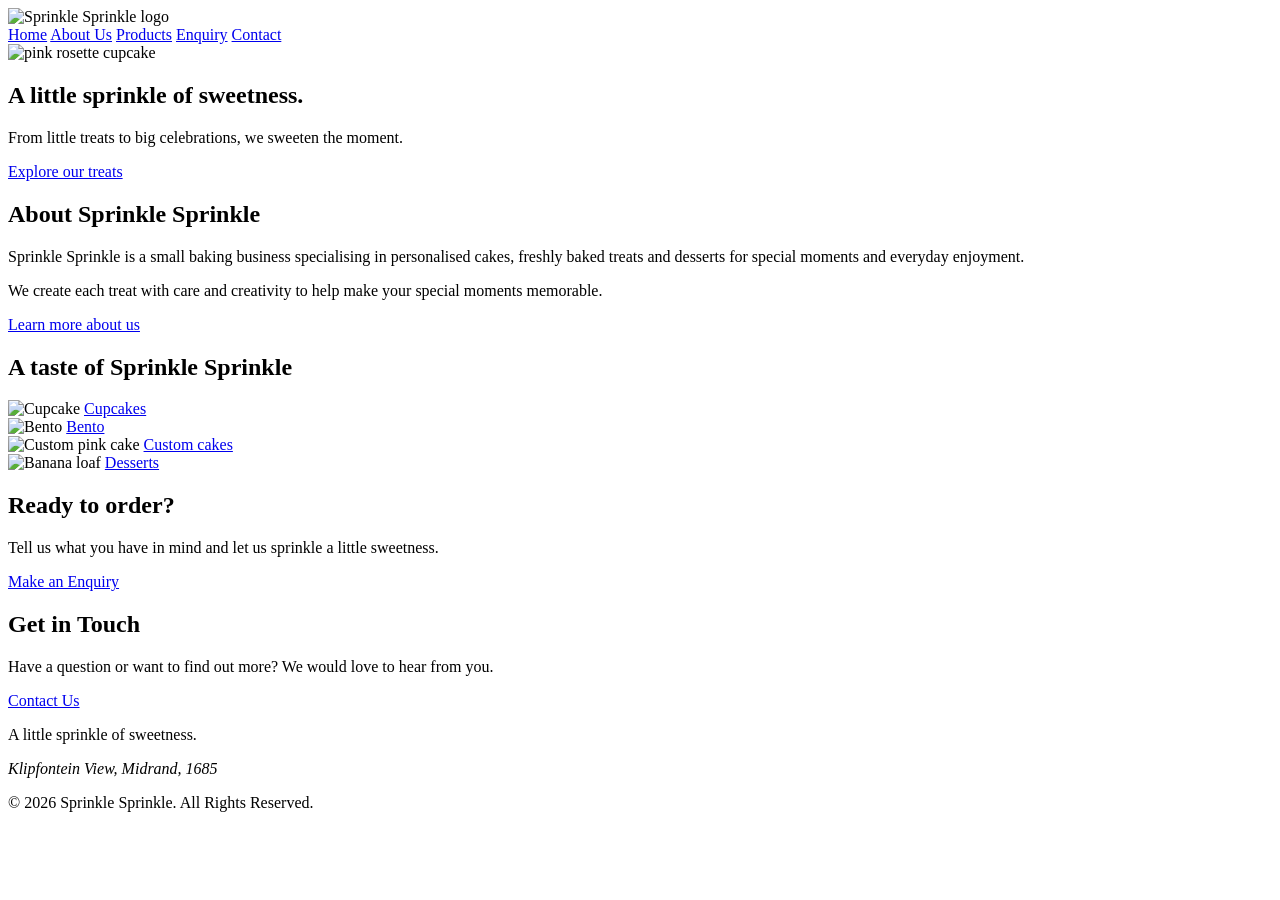
==== index.html @ ca8f8af4 "Add files via upload" ====
<!DOCTYPE html>
<html lang="en">
    <head>
        <meta charset="utf-8"/>

        <!--to fit landing page on a mobile device-->
        <meta name="viewport" content="width=device-width, initial-scale=1.0">
        <title>Sprinkle Sprinkle</title>
    </head>
    <body>
        <header>

            <!--navigation bar with logo-->
            <img src="Images/Logo.png" width="100" alt="Sprinkle Sprinkle logo">
            <nav>
                <a href="index.html">Home</a>
                <a href="about.html">About Us</a>
                <a href="products.html">Products</a>
                <a href="enquiry.html">Enquiry</a>
                <a href="contact.html">Contact</a>
            </nav>
        </header>
        <main>
            <section class="hero" id="home">
                <!--Hero picture-->
                <div class="hero-image">
                    <img src="Images/Homepage-hero.jpg" alt="pink rosette cupcake" width="600">

                </div>
                <div class="hero-slogan">
                    <h1>A little sprinkle of sweetness.</h1>
                    <p>From little treats to big celebrations, we sweeten the moment.</p>
                    <a href="products.html" class="products-button">Explore our treats</a>
                </div>
            </section>

            <section class="about" id="about">
                <div>
                    <h2>About Sprinkle Sprinkle</h2>
                     <p>
                        Sprinkle Sprinkle is a small baking business specialising in personalised cakes,
                         freshly baked treats and desserts for special moments and everyday enjoyment.
                    </p>

                    <p>
                        We create each treat with care and creativity to help make
                        your special moments memorable.
                    </p>

                    <a href="about.html">Learn more about us</a>
                </div>
            </section>

            <section class="products-previews" id="products">
                <div>
                        <h2>A taste of Sprinkle Sprinkle</h2>
                <!--product display cards according to categories-->
                    <div class="product-categories">
                        <img src="Images/cupcake-preview.jpg" alt="Cupcake" width="300">
                        <a href="products.html">Cupcakes</a>
                    </div>
                    <div class="product-categories">
                        <img src="Images/bento-preview.jpg" alt="Bento" width="300" >
                        <a href="products.html">Bento</a>
                    </div>
                    <div class="product-categories">
                        <img src="Images/custom-cake-preview.jpg" alt="Custom pink cake" width="300" >
                        <a href="products.html">Custom cakes</a>
                    </div>
                    <div class="product-categories">
                        <img src="Images/dessert-preview.jpg" alt="Banana loaf" width="300">
                        <a href="products.html">Desserts</a>
                    </div>
                </div>
            </section>
            
            <section class="enquiry-preview" id="enquiry">     
            <h2>Ready to order?</h2>

            <p>
                Tell us what you have in mind and let us sprinkle a little sweetness.
            </p>

        <!--button to open the enquiry page-->
            <a href="enquiry.html">Make an Enquiry</a>
            </section>

            <!---->
         <section class="contact-preview" id="contact">
             <h2>Get in Touch</h2>

            <p>
                Have a question or want to find out more?
                We would love to hear from you.
            </p>

         <!--button to open the contact page-->
            <a href="contact.html">Contact Us</a>
          </section>
        </main>

        <footer>
            <p>A little sprinkle of sweetness.</p>

            <address>
                Klipfontein View, Midrand, 1685 
            </address>

            <p>© 2026 Sprinkle Sprinkle. All Rights Reserved.</p>
        </footer>

    </body>    
</html>
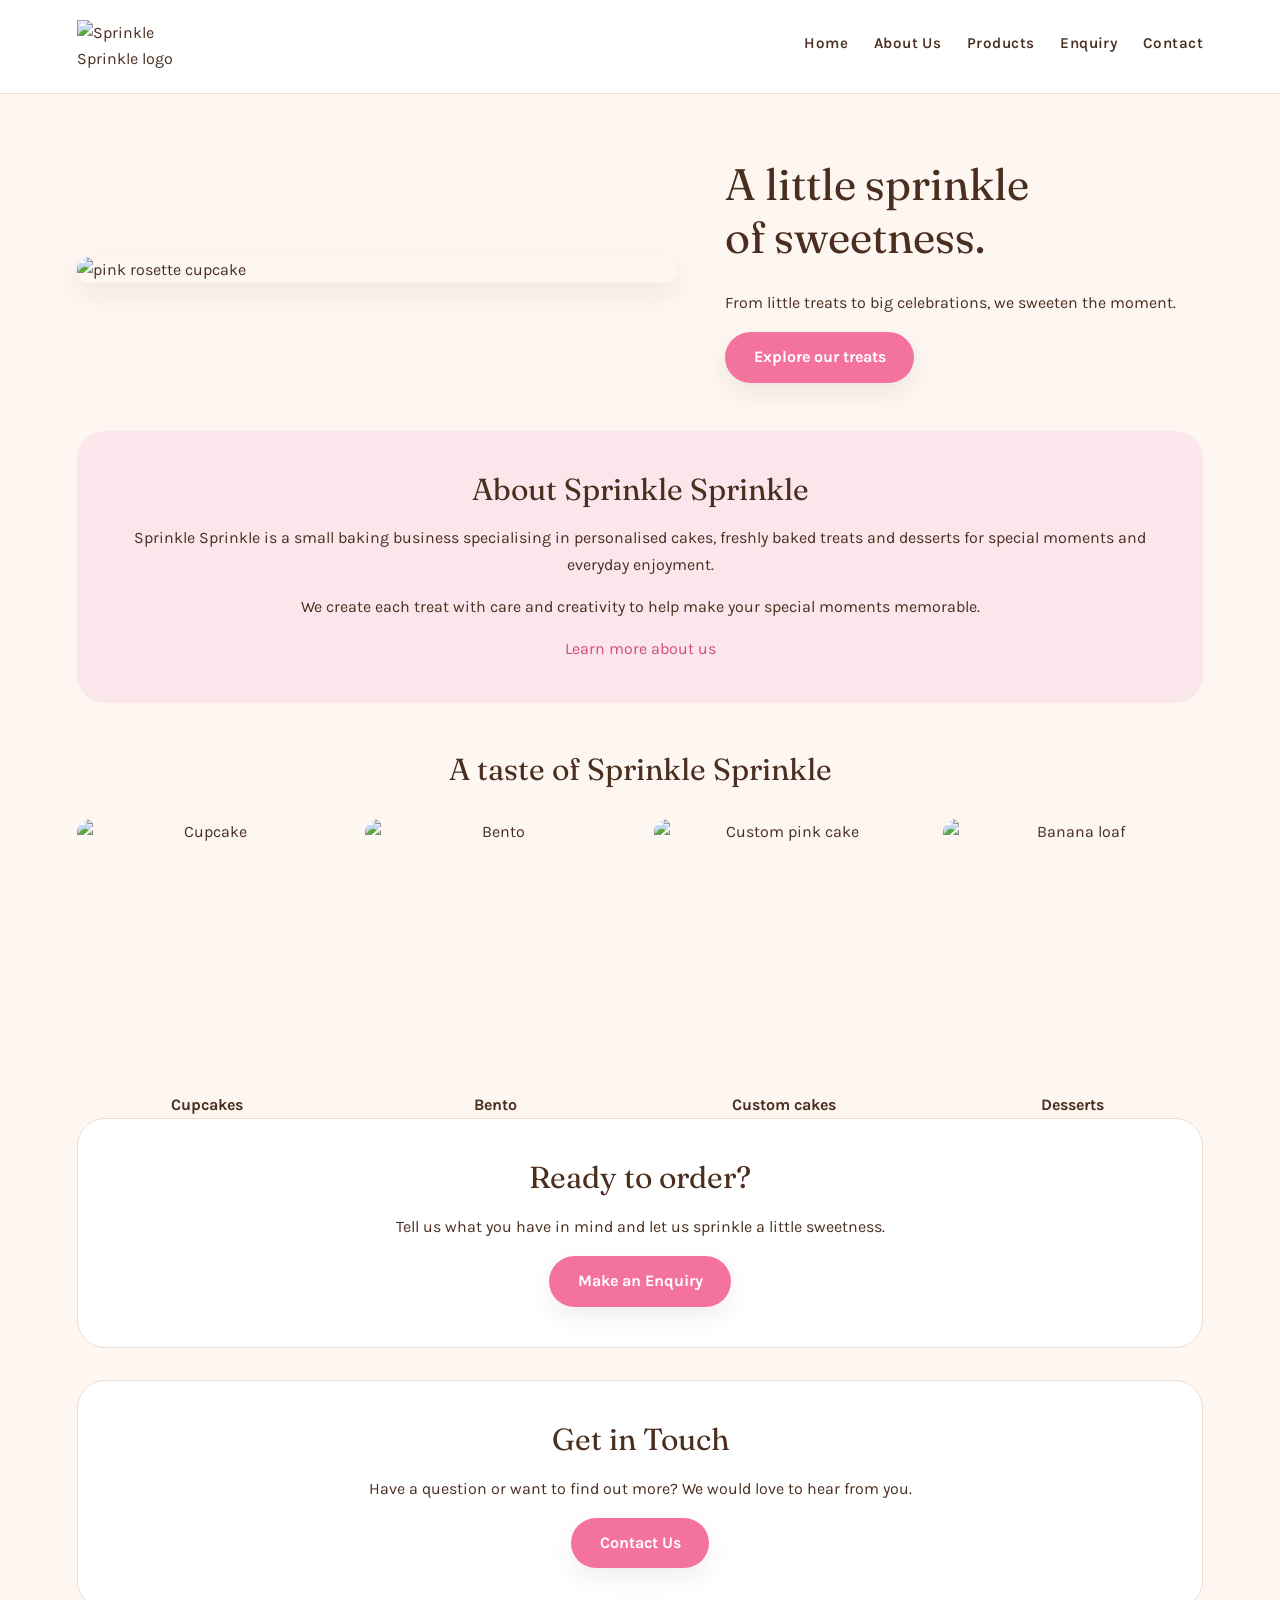
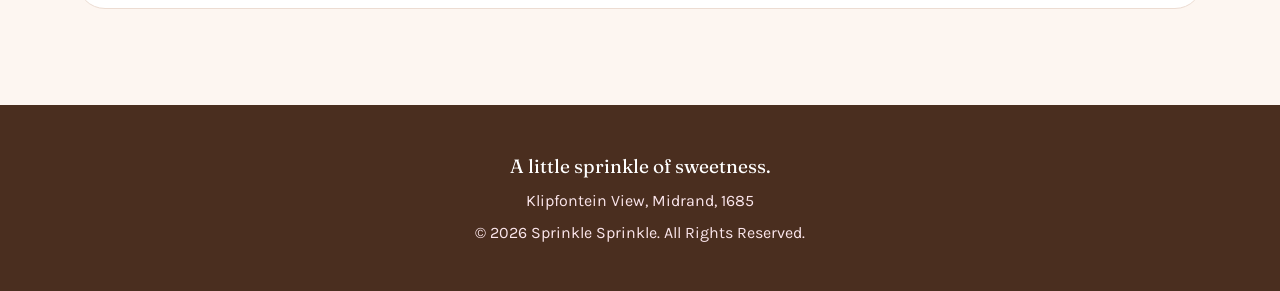
==== commit 8e4b09e1: "Add files via upload" ====
--- a/index.html
+++ b/index.html
@@ -5,9 +5,12 @@
 
         <!--to fit landing page on a mobile device-->
         <meta name="viewport" content="width=device-width, initial-scale=1.0">
+        <link rel="stylesheet"  href="style.css">
+        <link rel="preconnect" href="https://fonts.googleapis.com">
+        <link href="https://fonts.googleapis.com/css2?family=Fraunces:opsz,wght@9..144,400;9..144,600;9..144,700&family=Karla:wght@400;500;600;700&display=swap" rel="stylesheet">  
         <title>Sprinkle Sprinkle</title>
     </head>
-    <body>
+    <body class="page-home">
         <header>
 
             <!--navigation bar with logo-->
@@ -52,26 +55,27 @@
             </section>
 
             <section class="products-previews" id="products">
-                <div>
-                        <h2>A taste of Sprinkle Sprinkle</h2>
+                 <h2>A taste of Sprinkle Sprinkle</h2>
                 <!--product display cards according to categories-->
-                    <div class="product-categories">
+                 <div class="product-categories">
+                    <div>
                         <img src="Images/cupcake-preview.jpg" alt="Cupcake" width="300">
                         <a href="products.html">Cupcakes</a>
                     </div>
-                    <div class="product-categories">
+                    <div>
                         <img src="Images/bento-preview.jpg" alt="Bento" width="300" >
                         <a href="products.html">Bento</a>
                     </div>
-                    <div class="product-categories">
+                    <div>
                         <img src="Images/custom-cake-preview.jpg" alt="Custom pink cake" width="300" >
                         <a href="products.html">Custom cakes</a>
                     </div>
-                    <div class="product-categories">
+                    <div>
                         <img src="Images/dessert-preview.jpg" alt="Banana loaf" width="300">
                         <a href="products.html">Desserts</a>
                     </div>
                 </div>
+
             </section>
             
             <section class="enquiry-preview" id="enquiry">     
--- a/style.css
+++ b/style.css
@@ -0,0 +1,575 @@
+ *,
+*::before,
+*::after {
+  box-sizing: border-box;
+  margin: 0;
+  padding: 0;
+}
+
+html {
+  -webkit-text-size-adjust: 100%;
+}
+
+body {
+  min-height: 100vh;
+  line-height: 1.5;
+}
+
+h1, h2, h3, h4, h5, h6 {
+  font-weight: inherit;
+}
+
+ul, ol {
+  list-style: none;
+}
+
+img, picture, svg {
+  display: block;
+  max-width: 100%;
+}
+
+button, input, textarea, select {
+  font: inherit;
+  color: inherit;
+}
+
+button {
+  background: none;
+  border: none;
+  cursor: pointer;
+}
+
+a {
+  color: inherit;
+}
+
+:root {
+--cream: #fdf6f1;
+--white: #ffffff;
+--blush: #f9c9d9;
+--blush-soft: #fbe6ec;
+--pink: #f4739e;
+--pink-deep: #d14b7a;
+--brown: #4a2e1f;
+--brown-soft: #8b5e3c;
+--line: #ecdcd2;
+
+--font-display: "Fraunces", "Georgia", serif;
+--font-body: "Karla", "Segoe UI", sans-serif;
+
+--radius-md: 14px;
+--radius-lg: 28px;
+--shadow-soft: 0 10px 24px rgba(74, 46, 31, 0.08);
+}
+
+
+
+body {
+  margin: 0;
+  font-family: var(--font-body);
+  color: var(--brown);
+  background: var(--cream);
+  line-height: 1.65;
+  font-size: 1rem;
+}
+
+h1, h2, h3 {
+  font-family: var(--font-display);
+  color: var(--brown);
+  line-height: 1.2;
+  margin: 0 0 0.6em;
+}
+
+h1 { font-size: clamp(2rem, 4vw, 2.75rem); }
+h2 { font-size: clamp(1.4rem, 2.6vw, 1.9rem); }
+h3 { font-size: 1.2rem; color: var(--pink-deep); }
+
+p {
+  max-width: 62ch;
+  margin: 0 0 1em;
+}
+
+a {
+  color: var(--pink-deep);
+  text-decoration: none;
+}
+
+a:hover,
+a:focus-visible {
+  text-decoration: underline;
+}
+
+img {
+  max-width: 100%;
+  height: auto;
+  display: block;
+  border-radius: var(--radius-md);
+}
+
+:focus-visible {
+  outline: 3px solid var(--pink);
+  outline-offset: 2px;
+}
+
+main {
+  padding: 0 6vw 4rem;
+}
+
+/* ---------- Header and navigation ---------- */
+
+header {
+  display: flex;
+  align-items: center;
+  justify-content: space-between;
+  flex-wrap: wrap;
+  gap: 1rem;
+  padding: 1.25rem 6vw;
+  background: var(--white);
+  border-bottom: 1px solid var(--line);
+  position: sticky;
+  top: 0;
+  z-index: 10;
+}
+
+header img {
+  border-radius: 0;
+}
+
+nav {
+  display: flex;
+  flex-wrap: wrap;
+  gap: 1.6rem;
+}
+
+nav a {
+  color: var(--brown);
+  font-weight: 600;
+  font-size: 0.95rem;
+  letter-spacing: 0.03em;
+  padding-bottom: 0.2rem;
+  border-bottom: 2px solid transparent;
+  text-decoration: none;
+  transition: border-color 0.2s ease, color 0.2s ease;
+}
+
+nav a:hover,
+nav a:focus-visible {
+  color: var(--pink-deep);
+  border-bottom-color: var(--pink);
+  text-decoration: none;
+}
+
+/* ---------- Buttons & CTA links ---------- */
+
+.products-button,
+button[type="submit"],
+main > div.products-cta a,
+.enquiry-preview a,
+.contact-preview a,
+section.section .about-cta,
+main > p a[href="enquiry.html"] {
+  display: inline-block;
+  background: var(--pink);
+  color: var(--white);
+  font-weight: 700;
+  padding: 0.75rem 1.8rem;
+  border: none;
+  border-radius: 999px;
+  text-decoration: none;
+  cursor: pointer;
+  font-size: 1rem;
+  font-family: var(--font-body);
+  transition: transform 0.15s ease, background 0.15s ease, box-shadow 0.15s ease;
+  box-shadow: var(--shadow-soft);
+}
+
+.products-button:hover,
+button[type="submit"]:hover,
+.enquiry-preview a:hover,
+.contact-preview a:hover {
+  background: var(--pink-deep);
+  transform: translateY(-2px);
+  text-decoration: none;
+}
+
+.products-button:active,
+button[type="submit"]:active,
+.enquiry-preview a:active,
+.contact-preview a:active {
+  transform: translateY(0);
+  box-shadow: none;
+}
+
+/* ---------- Home: hero ---------- */
+
+.hero {
+  display: flex;
+  flex-wrap: wrap-reverse;
+  align-items: center;
+  gap: 3rem;
+  padding: 4rem 0 3rem;
+}
+
+.hero-image,
+.hero-slogan {
+  flex: 1 1 320px;
+}
+
+.hero-image img {
+  border-radius: var(--radius-lg);
+  box-shadow: var(--shadow-soft);
+}
+
+.hero-slogan h1 {
+  max-width: 12ch;
+}
+
+/* ---------- Home: about teaser ---------- */
+
+.about {
+  background: var(--blush-soft);
+  border-radius: var(--radius-lg);
+  padding: 2.5rem 2.5rem;
+  margin-bottom: 3rem;
+  text-align: center;
+}
+
+.about p,
+.enquiry-preview p,
+.contact-preview p {
+  max-width: none;
+}
+
+/* ---------- Home: product previews ---------- */
+
+.products-previews h2 {
+  text-align: center;
+}
+
+.product-categories {
+  display: grid;
+  grid-template-columns: repeat(4, 1fr);
+  grid-template-areas: "cupcakes bento custom desserts";
+  gap: 1.75rem;
+  margin-top: 2rem;
+}
+
+.product-categories > div:nth-child(1) { grid-area: cupcakes; }
+.product-categories > div:nth-child(2) { grid-area: bento; }
+.product-categories > div:nth-child(3) { grid-area: custom; }
+.product-categories > div:nth-child(4) { grid-area: desserts; }
+
+.product-categories > div,
+.product-categories {
+  text-align: center;
+}
+
+.product-categories img {
+  aspect-ratio: 1 / 1;
+  object-fit: cover;
+  width: 100%;
+  transition: transform 0.2s ease;
+}
+
+.product-categories img:hover {
+  transform: scale(1.03);
+}
+
+.product-categories a {
+  display: inline-block;
+  margin-top: 0.75rem;
+  font-weight: 700;
+  color: var(--brown);
+}
+
+/* ---------- Home: enquiry / contact previews ---------- */
+
+.enquiry-preview,
+.contact-preview {
+  text-align: center;
+  background: var(--white);
+  border: 1px solid var(--line);
+  border-radius: var(--radius-lg);
+  padding: 2.5rem;
+  margin-bottom: 2rem;
+}
+
+.enquiry-form input[type="checkbox"][name="policy"] {
+  width: auto;
+  margin: 0;
+}
+
+.enquiry-form label:has(input[name="policy"]) {
+  display: flex;
+  align-items: center;
+  gap: 0.5rem;
+  white-space: nowrap;
+  font-weight: 400;
+}
+
+/* ---------- About page ---------- */
+
+.page-about main section {
+  padding-top: 3rem;
+}
+
+.about-photo {
+  float: right;
+  width: min(500px, 100%);
+  margin: 0 0 1.5rem 1rem;
+  box-shadow: var(--shadow-soft);
+}
+
+.page-about main p {
+  max-width: none;
+}
+
+.page-about main section > div::after {
+  content: "";
+  display: block;
+  clear: both;
+}
+
+/* ---------- Products page ---------- */
+
+.products-intro {
+  text-align: center;
+  padding: 3rem 0 1rem;
+}
+
+.products-intro p {
+  font-size: 1.3rem;
+  margin-left: auto;
+  margin-right: auto;
+}
+
+.product-category {
+  background: var(--white);
+  border: 1px solid var(--line);
+  border-radius: var(--radius-lg);
+  padding: 2rem;
+  margin-bottom: 2rem;
+  box-shadow: var(--shadow-soft);
+}
+
+.product-images {
+  display: flex;
+  flex-wrap: wrap;
+  gap: 1rem;
+  margin-bottom: 1.25rem;
+}
+
+.product-images img {
+  flex: 1 1 220px;
+  max-width: 420px;
+  aspect-ratio: 4 / 3;
+  object-fit: cover;
+}
+
+.product-info small {
+  color: var(--brown-soft);
+}
+
+.products-cta {
+  text-align: center;
+  background: var(--blush-soft);
+  border-radius: var(--radius-lg);
+  padding: 2.5rem;
+  margin-top: 1rem;
+}
+
+.products-cta p {
+  text-align: center;
+  margin-left: auto;
+  margin-right: auto;
+}
+
+/* ---------- About, Contact, Policy, Enquiry ---------- */
+
+.page-contact main,
+.page-policy main {
+  max-width: 72ch;
+  margin: 0 auto;
+}
+
+.page-contact main > h1,
+.page-policy main > h1 {
+  padding-top: 3rem;
+  text-align: center;
+}
+
+.page-contact main > p {
+  text-align: center;
+}
+
+.section {
+  border-top: 1px solid var(--line);
+  padding: 1.75rem 0;
+}
+
+.page-contact .section,
+.page-policy .section {
+  border-top: 1px solid var(--line);
+}
+
+.page-contact .section address p {
+  margin-bottom: 0.9rem;
+}
+
+/* ---------- Enquiry form ---------- */
+
+.page-enquiry main {
+  max-width: 68ch;
+  margin: 0 auto;
+}
+
+.enquiry-form {
+  background: var(--white);
+  border: 1px solid var(--line);
+  border-radius: var(--radius-lg);
+  padding: 1rem 2.25rem 2.25rem;
+  margin-top: 2.5rem;
+  box-shadow: var(--shadow-soft);
+}
+
+.enquiry-form .section {
+  border-top: 1px solid var(--line);
+  padding: 1.75rem 0;
+}
+
+.enquiry-form .section:first-of-type {
+  border-top: none;
+}
+
+.enquiry-form label {
+  display: block;
+  font-weight: 600;
+  margin-bottom: 0.35rem;
+}
+
+.enquiry-form label:has(input[type="checkbox"]),
+.enquiry-form label:has(input[type="radio"]) {
+  display: inline-flex;
+  align-items: center;
+  gap: 0.4rem;
+  font-weight: 400;
+  margin-right: 1.5rem;
+  margin-bottom: 0.6rem;
+}
+
+.enquiry-form input[type="text"],
+.enquiry-form input[type="email"],
+.enquiry-form input[type="tel"],
+.enquiry-form input[type="date"],
+.enquiry-form select,
+.enquiry-form textarea,
+.enquiry-form input[type="file"] {
+  width: 100%;
+  max-width: 460px;
+  font-family: var(--font-body);
+  font-size: 1rem;
+  padding: 0.65rem 0.9rem;
+  border: 1px solid var(--line);
+  border-radius: var(--radius-md);
+  background: var(--cream);
+  color: var(--brown);
+  margin-bottom: 0.75rem;
+}
+
+.enquiry-form textarea {
+  resize: vertical;
+}
+
+.enquiry-form input:focus-visible,
+.enquiry-form select:focus-visible,
+.enquiry-form textarea:focus-visible {
+  outline: 3px solid var(--pink);
+  outline-offset: 1px;
+  border-color: var(--pink);
+}
+
+.enquiry-form button[type="submit"] {
+  font-size: 1.05rem;
+  padding: 0.85rem 2.4rem;
+}
+
+/* ---------- Footer ---------- */
+
+footer {
+  background: var(--brown);
+  color: var(--blush-soft);
+  text-align: center;
+  padding: 2.5rem 6vw;
+}
+
+footer p,
+footer address {
+  margin: 0.3em 0;
+  font-style: normal;
+  max-width: none;
+}
+
+footer p:first-child {
+  font-family: var(--font-display);
+  font-size: 1.2rem;
+  color: var(--white);
+}
+
+/* ---------- Responsive ---------- */
+
+@media (max-width: 640px) {
+  header {
+    flex-direction: column;
+    align-items: flex-start;
+  }
+
+  nav {
+    gap: 1rem 1.25rem;
+  }
+
+  .hero {
+    padding-top: 2.5rem;
+    text-align: center;
+  }
+
+  .about-photo {
+    float: none;
+    margin: 0 auto 1.5rem;
+  }
+
+  main {
+    padding: 0 5vw 3rem;
+  }
+}
+
+/* ---------- Tablet ---------- */
+
+@media (max-width: 900px) {
+  .hero {
+    text-align: center;
+  }
+
+  .product-categories {
+    grid-template-columns: repeat(2, 1fr);
+    grid-template-areas:
+    "cupcakes bento"
+    "custom desserts";
+  }
+  
+  .about-photo {
+  float: none;
+  margin: 0 auto 1.5rem;
+}
+
+  main {
+    padding: 0 5vw 3.5rem;
+  }
+}
+
+/* ---------- Reduced motion ---------- */
+
+@media (prefers-reduced-motion: reduce) {
+  * {
+    transition: none !important;
+  }
+}
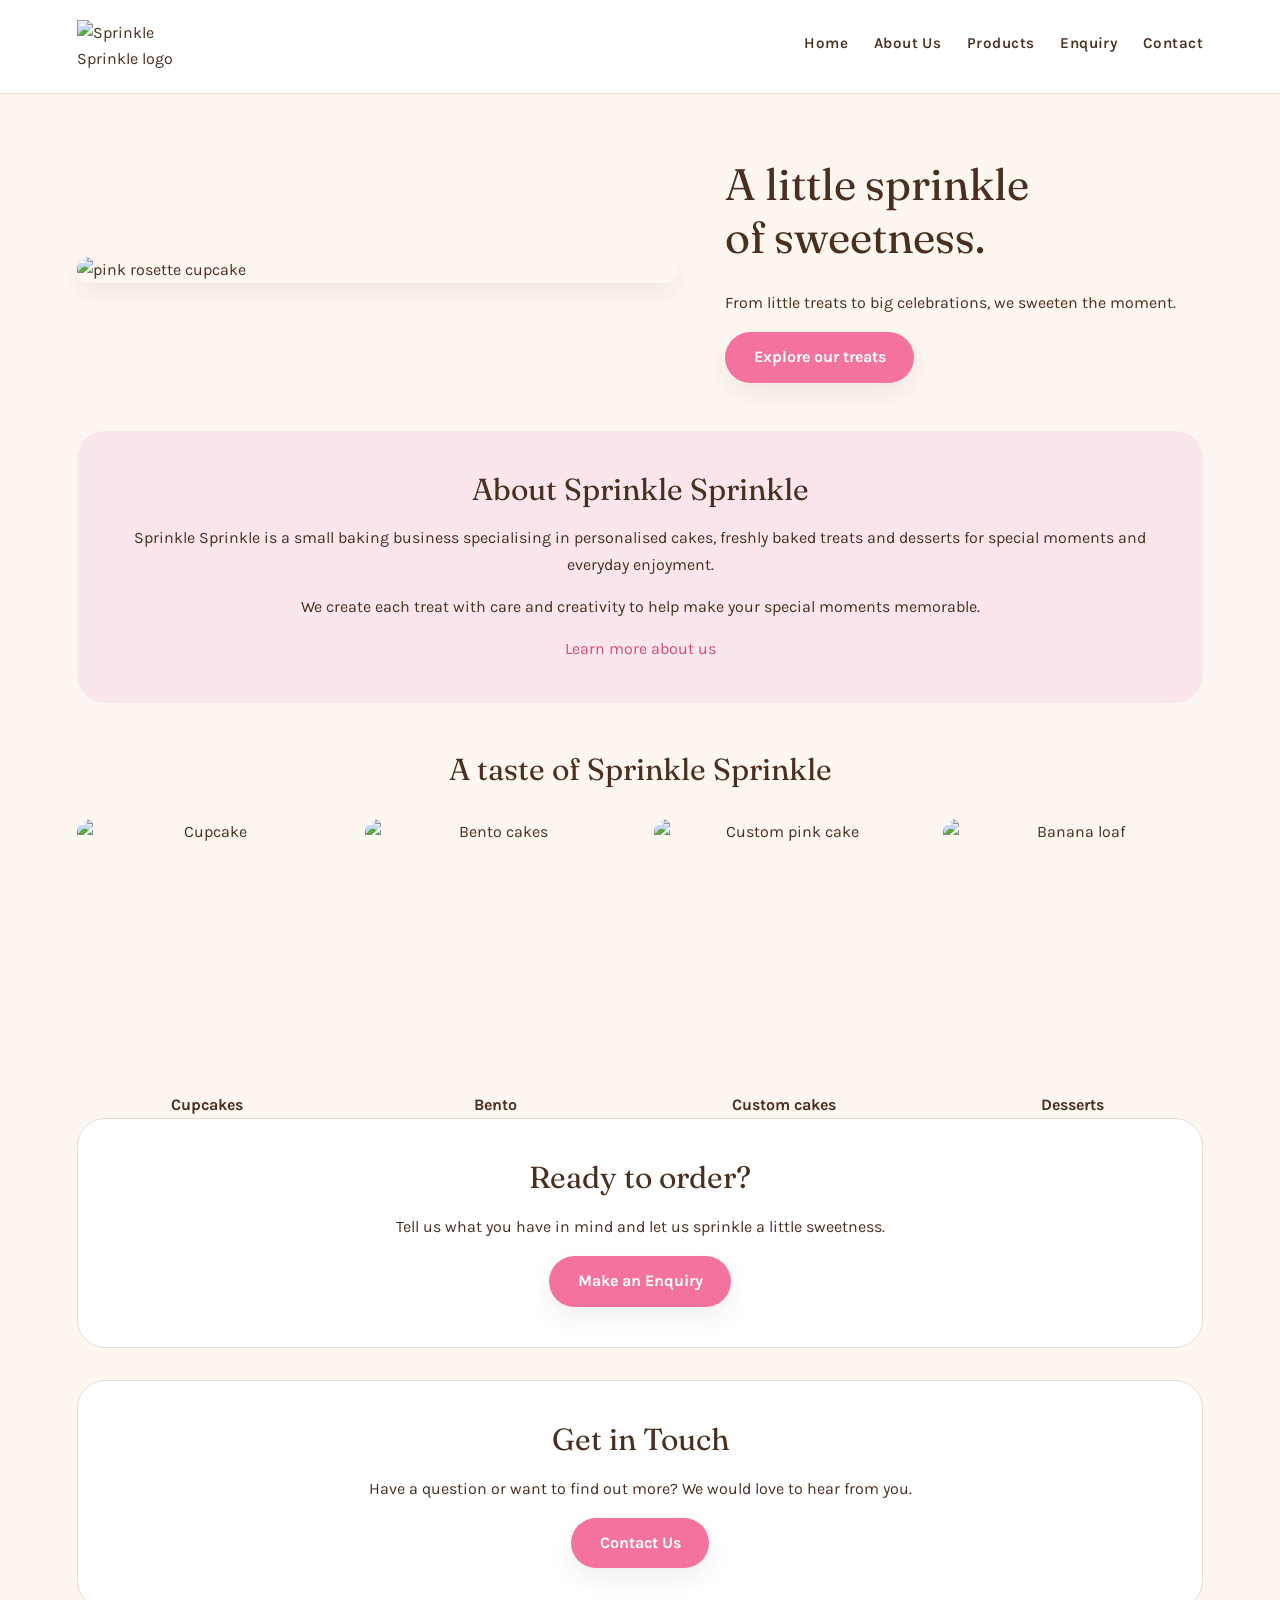
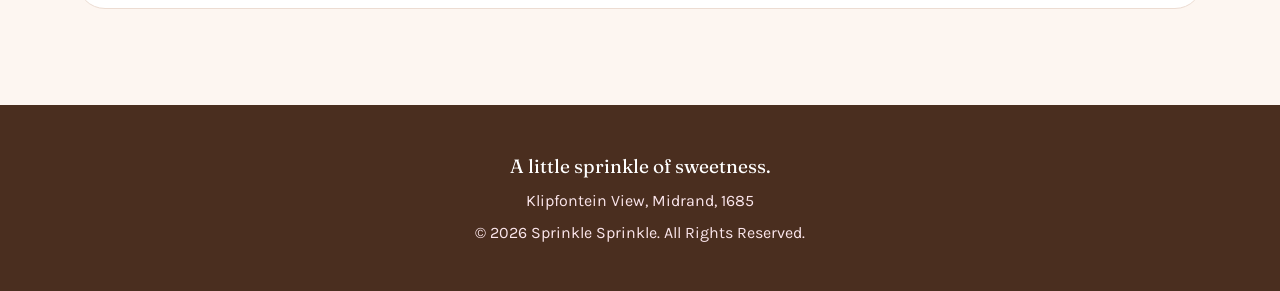
==== commit 18bfcca1: "Add files via upload" ====
--- a/index.html
+++ b/index.html
@@ -1,117 +1,126 @@
 <!DOCTYPE html>
 <html lang="en">
-    <head>
-        <meta charset="utf-8"/>
 
-        <!--to fit landing page on a mobile device-->
-        <meta name="viewport" content="width=device-width, initial-scale=1.0">
-        <link rel="stylesheet"  href="style.css">
-        <link rel="preconnect" href="https://fonts.googleapis.com">
-        <link href="https://fonts.googleapis.com/css2?family=Fraunces:opsz,wght@9..144,400;9..144,600;9..144,700&family=Karla:wght@400;500;600;700&display=swap" rel="stylesheet">  
-        <title>Sprinkle Sprinkle</title>
-    </head>
-    <body class="page-home">
-        <header>
+<head>
+    <meta charset="utf-8" />
 
-            <!--navigation bar with logo-->
-            <img src="Images/Logo.png" width="100" alt="Sprinkle Sprinkle logo">
-            <nav>
-                <a href="index.html">Home</a>
-                <a href="about.html">About Us</a>
-                <a href="products.html">Products</a>
-                <a href="enquiry.html">Enquiry</a>
-                <a href="contact.html">Contact</a>
-            </nav>
-        </header>
-        <main>
-            <section class="hero" id="home">
-                <!--Hero picture-->
-                <div class="hero-image">
-                    <img src="Images/Homepage-hero.jpg" alt="pink rosette cupcake" width="600">
+    <!--to fit landing page on a mobile device-->
+    <meta name="viewport" content="width=device-width, initial-scale=1.0">
+    <link rel="stylesheet" href="style.css">
+    <link rel="preconnect" href="https://fonts.googleapis.com">
+    <link
+        href="https://fonts.googleapis.com/css2?family=Fraunces:opsz,wght@9..144,400;9..144,600;9..144,700&family=Karla:wght@400;500;600;700&display=swap"
+        rel="stylesheet">
+    <link rel="preconnect" href="https://fonts.gstatic.com" crossorigin>
+    <title>Custom Cakes &amp; Cupcakes in Midrand | Sprinkle Sprinkle</title>
+    <meta name="description"
+        content="Sprinkle Sprinkle bakes custom cakes, cupcakes, bento cakes and desserts in Midrand for birthdays, graduations and everyday treats. Enquire today.">
+    <meta name="keywords"
+        content="custom cakes Midrand, cupcakes Midrand, bento cakes, birthday cakes, desserts, bakery Midrand, Sprinkle Sprinkle">
+</head>
 
+<body class="page-home">
+    <header>
+
+        <!--navigation bar with logo-->
+        <img src="Images/Logo.png" width="100" alt="Sprinkle Sprinkle logo">
+        <nav>
+            <a href="index.html">Home</a>
+            <a href="about.html">About Us</a>
+            <a href="products.html">Products</a>
+            <a href="enquiry.html">Enquiry</a>
+            <a href="contact.html">Contact</a>
+        </nav>
+    </header>
+    <main>
+        <section class="hero" id="home">
+            <!--Hero picture-->
+            <div class="hero-image">
+                <img src="Images/Homepage-hero.jpg" alt="pink rosette cupcake" width="600">
+
+            </div>
+            <div class="hero-slogan">
+                <h1>A little sprinkle of sweetness.</h1>
+                <p>From little treats to big celebrations, we sweeten the moment.</p>
+                <a href="products.html" class="products-button">Explore our treats</a>
+            </div>
+        </section>
+
+        <section class="about" id="about">
+            <div>
+                <h2>About Sprinkle Sprinkle</h2>
+                <p>
+                    Sprinkle Sprinkle is a small baking business specialising in personalised cakes,
+                    freshly baked treats and desserts for special moments and everyday enjoyment.
+                </p>
+
+                <p>
+                    We create each treat with care and creativity to help make
+                    your special moments memorable.
+                </p>
+
+                <a href="about.html">Learn more about us</a>
+            </div>
+        </section>
+
+        <section class="products-previews" id="products">
+            <h2>A taste of Sprinkle Sprinkle</h2>
+            <!--product display cards according to categories-->
+            <div class="product-categories">
+                <div>
+                    <img src="Images/cupcake-preview.jpg" alt="Cupcake" width="300">
+                    <a href="products.html">Cupcakes</a>
                 </div>
-                <div class="hero-slogan">
-                    <h1>A little sprinkle of sweetness.</h1>
-                    <p>From little treats to big celebrations, we sweeten the moment.</p>
-                    <a href="products.html" class="products-button">Explore our treats</a>
+                <div>
+                    <img src="Images/bento-cakes-preview.jpg" alt="Bento cakes" width="300">
+                    <a href="products.html">Bento</a>
                 </div>
-            </section>
+                <div>
+                    <img src="Images/custom-cake-preview.jpg" alt="Custom pink cake" width="300">
+                    <a href="products.html">Custom cakes</a>
+                </div>
+                <div>
+                    <img src="Images/dessert-preview.jpg" alt="Banana loaf" width="300">
+                    <a href="products.html">Desserts</a>
+                </div>
+            </div>
 
-            <section class="about" id="about">
-                <div>
-                    <h2>About Sprinkle Sprinkle</h2>
-                     <p>
-                        Sprinkle Sprinkle is a small baking business specialising in personalised cakes,
-                         freshly baked treats and desserts for special moments and everyday enjoyment.
-                    </p>
+        </section>
 
-                    <p>
-                        We create each treat with care and creativity to help make
-                        your special moments memorable.
-                    </p>
-
-                    <a href="about.html">Learn more about us</a>
-                </div>
-            </section>
-
-            <section class="products-previews" id="products">
-                 <h2>A taste of Sprinkle Sprinkle</h2>
-                <!--product display cards according to categories-->
-                 <div class="product-categories">
-                    <div>
-                        <img src="Images/cupcake-preview.jpg" alt="Cupcake" width="300">
-                        <a href="products.html">Cupcakes</a>
-                    </div>
-                    <div>
-                        <img src="Images/bento-preview.jpg" alt="Bento" width="300" >
-                        <a href="products.html">Bento</a>
-                    </div>
-                    <div>
-                        <img src="Images/custom-cake-preview.jpg" alt="Custom pink cake" width="300" >
-                        <a href="products.html">Custom cakes</a>
-                    </div>
-                    <div>
-                        <img src="Images/dessert-preview.jpg" alt="Banana loaf" width="300">
-                        <a href="products.html">Desserts</a>
-                    </div>
-                </div>
-
-            </section>
-            
-            <section class="enquiry-preview" id="enquiry">     
+        <section class="enquiry-preview" id="enquiry">
             <h2>Ready to order?</h2>
 
             <p>
                 Tell us what you have in mind and let us sprinkle a little sweetness.
             </p>
 
-        <!--button to open the enquiry page-->
+            <!--button to open the enquiry page-->
             <a href="enquiry.html">Make an Enquiry</a>
-            </section>
+        </section>
 
-            <!---->
-         <section class="contact-preview" id="contact">
-             <h2>Get in Touch</h2>
+        <section class="contact-preview" id="contact">
+            <h2>Get in Touch</h2>
 
             <p>
                 Have a question or want to find out more?
                 We would love to hear from you.
             </p>
 
-         <!--button to open the contact page-->
+            <!--button to open the contact page-->
             <a href="contact.html">Contact Us</a>
-          </section>
-        </main>
+        </section>
+    </main>
 
-        <footer>
-            <p>A little sprinkle of sweetness.</p>
+    <footer>
+        <p>A little sprinkle of sweetness.</p>
 
-            <address>
-                Klipfontein View, Midrand, 1685 
-            </address>
+        <address>
+            Klipfontein View, Midrand, 1685
+        </address>
 
-            <p>© 2026 Sprinkle Sprinkle. All Rights Reserved.</p>
-        </footer>
+        <p>© 2026 Sprinkle Sprinkle. All Rights Reserved.</p>
+    </footer>
 
-    </body>    
+</body>
+
 </html>
--- a/style.css
+++ b/style.css
@@ -532,11 +532,6 @@
     text-align: center;
   }
 
-  .about-photo {
-    float: none;
-    margin: 0 auto 1.5rem;
-  }
-
   main {
     padding: 0 5vw 3rem;
   }
@@ -573,3 +568,779 @@
     transition: none !important;
   }
 }
+
+/* Enquiry button once form has been submitted */
+
+.result-again {
+  background: var(--pink);
+  color: var(--white);
+  font-weight: 700;
+  padding: 0.75rem 1.8rem;
+  border-radius: 999px;
+  margin-top: 1rem;
+  box-shadow: var(--shadow-soft);
+}
+
+.result-again:hover {
+  background: var(--pink-deep);
+}
+
+/* ---------- Contact form ---------- */
+
+.contact-form {
+  background: var(--white);
+  border: 1px solid var(--line);
+  border-radius: var(--radius-lg);
+  padding: 1.75rem 2rem 2rem;
+  margin-top: 1.5rem;
+  box-shadow: var(--shadow-soft);
+}
+
+.contact-form[hidden] {
+  display: none;
+}
+
+.contact-form > div {
+  margin-bottom: 1.1rem;
+}
+
+.contact-form label {
+  display: block;
+  font-weight: 600;
+  margin-bottom: 0.35rem;
+}
+
+.contact-form input[type="text"],
+.contact-form input[type="email"],
+.contact-form input[type="tel"],
+.contact-form select,
+.contact-form textarea {
+  width: 100%;
+  font-family: var(--font-body);
+  font-size: 1rem;
+  padding: 0.65rem 0.9rem;
+  border: 1px solid var(--line);
+  border-radius: var(--radius-md);
+  background: var(--cream);
+  color: var(--brown);
+}
+
+.contact-form textarea {
+  resize: vertical;
+}
+
+.contact-form input:focus-visible,
+.contact-form select:focus-visible,
+.contact-form textarea:focus-visible {
+  outline: 3px solid var(--pink);
+  outline-offset: 1px;
+  border-color: var(--pink);
+}
+
+/* Fields that fail validation (the messages themselves use .field-error) */
+
+.contact-form .input-invalid {
+  outline: 2px solid var(--pink-deep);
+  outline-offset: 1px;
+}
+
+.contact-form input.input-invalid,
+.contact-form select.input-invalid,
+.contact-form textarea.input-invalid {
+  border-color: var(--pink-deep);
+}
+
+.char-count {
+  color: var(--brown-soft);
+  font-size: 0.85rem;
+  margin: 0.25rem 0 0;
+  max-width: none;
+  text-align: right;
+}
+
+.contact-form button[type="submit"] {
+  margin-top: 0.5rem;
+}
+
+/* ---------- Contact form: the email that is ready to send ---------- */
+
+.contact-result {
+  background: var(--white);
+  border: 1px solid var(--line);
+  border-radius: var(--radius-lg);
+  padding: 1.75rem 2rem 2rem;
+  margin-top: 1.5rem;
+  box-shadow: var(--shadow-soft);
+}
+
+.contact-result label {
+  display: block;
+  font-weight: 600;
+  margin: 1rem 0 0.35rem;
+}
+
+.email-preview {
+  width: 100%;
+  font-family: var(--font-body);
+  font-size: 0.95rem;
+  line-height: 1.5;
+  padding: 0.85rem 1rem;
+  border: 1px solid var(--line);
+  border-radius: var(--radius-md);
+  background: var(--cream);
+  color: var(--brown);
+  resize: vertical;
+}
+
+.result-actions {
+  display: flex;
+  flex-wrap: wrap;
+  gap: 0.75rem;
+  margin-top: 1.25rem;
+}
+
+.result-open,
+.result-copy,
+.result-edit {
+  display: inline-block;
+  font-family: var(--font-body);
+  font-size: 1rem;
+  font-weight: 700;
+  padding: 0.7rem 1.6rem;
+  border: 2px solid var(--pink);
+  border-radius: 999px;
+  cursor: pointer;
+  text-decoration: none;
+  transition: transform 0.15s ease, background 0.15s ease;
+}
+
+.result-open {
+  background: var(--pink);
+  color: var(--white);
+  box-shadow: var(--shadow-soft);
+}
+
+.result-copy,
+.result-edit {
+  background: var(--white);
+  color: var(--pink-deep);
+}
+
+.result-open:hover,
+.result-copy:hover,
+.result-edit:hover {
+  transform: translateY(-2px);
+  text-decoration: none;
+}
+
+.result-open:hover {
+  background: var(--pink-deep);
+  border-color: var(--pink-deep);
+}
+
+.result-copy:hover,
+.result-edit:hover {
+  background: var(--blush-soft);
+}
+
+@media (max-width: 640px) {
+  .contact-form,
+  .contact-result {
+    padding: 1.25rem 1.1rem 1.5rem;
+  }
+}
+
+/* ---------- Contact page: map ---------- */
+
+.map {
+  height: 380px;
+  margin-top: 1rem;
+  border: 1px solid var(--line);
+  border-radius: var(--radius-lg);
+  box-shadow: var(--shadow-soft);
+  background: var(--blush-soft);
+  overflow: hidden;
+  /* Keeps the map's layers underneath the sticky header when you scroll. */
+  position: relative;
+  z-index: 0;
+}
+
+/* The message that shows if the map cannot load */
+.map > p {
+  max-width: none;
+  padding: 2rem;
+  text-align: center;
+}
+
+/* Your site-wide image rules would round every map tile, so switch them off here. */
+.leaflet-container img {
+  border-radius: 0;
+}
+
+.leaflet-container {
+  font-family: var(--font-body);
+}
+
+.map-actions {
+  display: flex;
+  flex-wrap: wrap;
+  align-items: center;
+  gap: 0.75rem;
+  margin-top: 1rem;
+}
+
+.map-button,
+.map-link {
+  display: inline-block;
+  font-family: var(--font-body);
+  font-size: 1rem;
+  font-weight: 700;
+  padding: 0.7rem 1.6rem;
+  border: 2px solid var(--pink);
+  border-radius: 999px;
+  cursor: pointer;
+  text-decoration: none;
+  transition: transform 0.15s ease, background 0.15s ease;
+}
+
+.map-button {
+  background: var(--pink);
+  color: var(--white);
+  box-shadow: var(--shadow-soft);
+}
+
+.map-link {
+  background: var(--white);
+  color: var(--pink-deep);
+}
+
+.map-button:hover,
+.map-link:hover {
+  transform: translateY(-2px);
+  text-decoration: none;
+}
+
+.map-button:hover {
+  background: var(--pink-deep);
+  border-color: var(--pink-deep);
+}
+
+.map-link:hover {
+  background: var(--blush-soft);
+}
+
+.map-status {
+  color: var(--brown-soft);
+  margin-top: 0.75rem;
+}
+
+.map-status:empty {
+  display: none;
+}
+
+@media (max-width: 640px) {
+  .map {
+    height: 300px;
+  }
+}
+
+/* ---------- Policy page: accordion ---------- */
+
+/* Each policy section is now a closed row, so drop the old section padding. */
+.page-policy .accordion-item {
+  padding: 0;
+}
+
+.page-policy .accordion-item h2 {
+  margin: 0;
+}
+
+.accordion-trigger {
+  display: flex;
+  align-items: center;
+  justify-content: space-between;
+  gap: 1rem;
+  width: 100%;
+  padding: 1.25rem 0;
+  background: none;
+  border: none;
+  color: var(--brown);
+  cursor: pointer;
+  text-align: left;
+  transition: color 0.2s ease;
+}
+
+.accordion-trigger:hover {
+  color: var(--pink-deep);
+}
+
+.accordion-icon {
+  display: grid;
+  flex-shrink: 0;
+  place-items: center;
+  width: 1.9rem;
+  height: 1.9rem;
+  border-radius: 50%;
+  background: var(--blush-soft);
+  color: var(--pink-deep);
+  font-family: var(--font-body);
+  font-size: 1.3rem;
+  font-weight: 700;
+  line-height: 1;
+  transition: transform 0.3s ease, background 0.2s ease;
+}
+
+.accordion-trigger:hover .accordion-icon {
+  background: var(--blush);
+}
+
+/* The plus turns into a cross when the section is open. */
+.accordion-trigger[aria-expanded="true"] .accordion-icon {
+  transform: rotate(45deg);
+}
+
+/* The panel slides open by growing from 0 to its full height. */
+.accordion-panel {
+  display: grid;
+  grid-template-rows: 0fr;
+  transition: grid-template-rows 0.3s ease;
+}
+
+.accordion-panel.is-open {
+  grid-template-rows: 1fr;
+}
+
+/* "visibility" hides closed text from the keyboard and screen readers. */
+.accordion-panel-inner {
+  overflow: hidden;
+  visibility: hidden;
+  transition: visibility 0.3s;
+}
+
+.accordion-panel.is-open .accordion-panel-inner {
+  visibility: visible;
+}
+
+.accordion-panel-inner > :last-child {
+  margin-bottom: 1.25rem;
+}
+
+/* Expand all / Collapse all */
+.accordion-controls {
+  display: flex;
+  flex-wrap: wrap;
+  justify-content: center;
+  gap: 0.75rem;
+  margin: 1.5rem 0 1rem;
+}
+
+.accordion-control {
+  padding: 0.55rem 1.4rem;
+  border: 2px solid var(--pink);
+  border-radius: 999px;
+  background: var(--white);
+  color: var(--pink-deep);
+  font-weight: 700;
+  cursor: pointer;
+  transition: background 0.15s ease, transform 0.15s ease;
+}
+
+.accordion-control:hover {
+  background: var(--blush-soft);
+  transform: translateY(-2px);
+}
+
+/* ---------- Products page: search, filter and sort ---------- */
+
+.product-tools {
+  display: grid;
+  grid-template-columns: 2fr 1fr 1fr;
+  gap: 1rem 1.25rem;
+  align-items: end;
+  background: var(--white);
+  border: 1px solid var(--line);
+  border-radius: var(--radius-lg);
+  padding: 1.25rem 1.5rem;
+  margin: 1rem 0 1.75rem;
+  box-shadow: var(--shadow-soft);
+}
+
+/* "display: grid" above would otherwise beat the hidden attribute */
+.product-tools[hidden] {
+  display: none;
+}
+
+.tool-field label {
+  display: block;
+  font-weight: 600;
+  margin-bottom: 0.35rem;
+}
+
+.tool-field input,
+.tool-field select {
+  width: 100%;
+  font-family: var(--font-body);
+  font-size: 1rem;
+  padding: 0.65rem 0.9rem;
+  border: 1px solid var(--line);
+  border-radius: var(--radius-md);
+  background: var(--cream);
+  color: var(--brown);
+}
+
+.tool-field input:focus-visible,
+.tool-field select:focus-visible {
+  outline: 3px solid var(--pink);
+  outline-offset: 1px;
+  border-color: var(--pink);
+}
+
+.product-count {
+  grid-column: 1 / -1;
+  max-width: none;
+  margin: 0;
+  color: var(--brown-soft);
+  font-size: 0.95rem;
+}
+
+/* ---------- Products page: product cards ---------- */
+
+.product-grid {
+  display: grid;
+  grid-template-columns: repeat(auto-fill, minmax(250px, 1fr));
+  gap: 1.5rem;
+}
+
+.product-card {
+  display: flex;
+  flex-direction: column;
+  background: var(--white);
+  border: 1px solid var(--line);
+  border-radius: var(--radius-lg);
+  overflow: hidden;
+  box-shadow: var(--shadow-soft);
+  transition: transform 0.2s ease;
+}
+
+.product-card:hover {
+  transform: translateY(-3px);
+}
+
+/* The photo is a button so it works with the keyboard too. */
+.product-photo {
+  position: relative;
+  display: block;
+  width: 100%;
+  padding: 0;
+  overflow: hidden;
+  background: var(--blush-soft);
+  cursor: zoom-in;
+}
+
+.product-photo img {
+  width: 100%;
+  height: auto;
+  aspect-ratio: 4 / 3;
+  object-fit: cover;
+  border-radius: 0;
+  transition: transform 0.3s ease;
+}
+
+.product-photo:hover img {
+  transform: scale(1.04);
+}
+
+.photo-count {
+  position: absolute;
+  right: 0.75rem;
+  bottom: 0.75rem;
+  padding: 0.25rem 0.7rem;
+  border-radius: 999px;
+  background: rgba(74, 46, 31, 0.82);
+  color: var(--white);
+  font-size: 0.8rem;
+  font-weight: 700;
+}
+
+.product-body {
+  display: flex;
+  flex: 1;
+  flex-direction: column;
+  padding: 1.25rem 1.4rem 1.5rem;
+}
+
+.product-category-tag {
+  align-self: flex-start;
+  max-width: none;
+  margin-bottom: 0.6rem;
+  padding: 0.2rem 0.75rem;
+  border-radius: 999px;
+  background: var(--blush-soft);
+  color: var(--pink-deep);
+  font-size: 0.8rem;
+  font-weight: 700;
+}
+
+.product-name {
+  margin-bottom: 0.4rem;
+  font-size: 1.3rem;
+}
+
+.product-description {
+  flex: 1;
+}
+
+.product-price {
+  margin-bottom: 0.9rem;
+  color: var(--pink-deep);
+  font-family: var(--font-display);
+  font-size: 1.3rem;
+}
+
+.product-enquire {
+  align-self: flex-start;
+  padding: 0.55rem 1.4rem;
+  border: 2px solid var(--pink);
+  border-radius: 999px;
+  background: var(--white);
+  color: var(--pink-deep);
+  font-weight: 700;
+  text-decoration: none;
+  transition: background 0.15s ease, transform 0.15s ease;
+}
+
+.product-enquire:hover {
+  background: var(--blush-soft);
+  text-decoration: none;
+  transform: translateY(-2px);
+}
+
+.product-note {
+  max-width: none;
+  margin-top: 1.5rem;
+  color: var(--brown-soft);
+  font-size: 0.95rem;
+  text-align: center;
+}
+
+/* Nothing matched the search */
+.product-empty {
+  padding: 2.5rem 1.5rem;
+  border: 1px solid var(--line);
+  border-radius: var(--radius-lg);
+  background: var(--white);
+  text-align: center;
+}
+
+.product-empty p {
+  max-width: none;
+  margin-bottom: 1rem;
+}
+
+.product-clear {
+  padding: 0.7rem 1.6rem;
+  border-radius: 999px;
+  background: var(--pink);
+  color: var(--white);
+  font-weight: 700;
+  box-shadow: var(--shadow-soft);
+}
+
+.product-clear:hover {
+  background: var(--pink-deep);
+}
+
+/* ---------- Products page: photo viewer (lightbox) ---------- */
+
+body.lightbox-open {
+  overflow: hidden;
+}
+
+.lightbox {
+  position: fixed;
+  inset: 0;
+  z-index: 1000;
+  display: flex;
+  align-items: center;
+  justify-content: center;
+  padding: 1.5rem;
+}
+
+.lightbox[hidden] {
+  display: none;
+}
+
+.lightbox-backdrop {
+  position: absolute;
+  inset: 0;
+  background: rgba(74, 46, 31, 0.88);
+}
+
+.lightbox-figure {
+  position: relative;
+  max-width: min(92vw, 1000px);
+  margin: 0;
+  text-align: center;
+}
+
+.lightbox-image {
+  width: auto;
+  height: auto;
+  max-width: 100%;
+  max-height: 75vh;
+  margin: 0 auto;
+  background: var(--white);
+  border-radius: var(--radius-md);
+  box-shadow: 0 20px 60px rgba(0, 0, 0, 0.35);
+}
+
+.lightbox-caption {
+  margin-top: 0.9rem;
+  color: var(--white);
+  font-weight: 600;
+}
+
+.lightbox-count {
+  position: absolute;
+  bottom: 1.25rem;
+  left: 50%;
+  max-width: none;
+  margin: 0;
+  color: var(--blush-soft);
+  font-size: 0.9rem;
+  transform: translateX(-50%);
+}
+
+.lightbox-close,
+.lightbox-prev,
+.lightbox-next {
+  position: absolute;
+  display: grid;
+  place-items: center;
+  width: 3rem;
+  height: 3rem;
+  border-radius: 50%;
+  background: var(--white);
+  color: var(--pink-deep);
+  font-size: 1.8rem;
+  line-height: 1;
+  cursor: pointer;
+  box-shadow: var(--shadow-soft);
+  transition: background 0.15s ease;
+}
+
+.lightbox-prev[hidden],
+.lightbox-next[hidden] {
+  display: none;
+}
+
+.lightbox-close {
+  top: 1rem;
+  right: 1rem;
+}
+
+.lightbox-prev,
+.lightbox-next {
+  top: 50%;
+  transform: translateY(-50%);
+}
+
+.lightbox-prev {
+  left: 1rem;
+}
+
+.lightbox-next {
+  right: 1rem;
+}
+
+.lightbox-close:hover,
+.lightbox-prev:hover,
+.lightbox-next:hover {
+  background: var(--blush-soft);
+}
+
+/* ---------- Products page: smaller screens ---------- */
+
+@media (max-width: 900px) {
+  .product-tools {
+    grid-template-columns: 1fr 1fr;
+  }
+
+  .tool-search {
+    grid-column: 1 / -1;
+  }
+}
+
+@media (max-width: 640px) {
+  .product-tools {
+    grid-template-columns: 1fr;
+    padding: 1.1rem;
+  }
+
+  .lightbox {
+    padding: 1rem;
+  }
+
+  .lightbox-image {
+    max-height: 62vh;
+  }
+
+  /* On a phone the arrows sit at the bottom, out of the way of the photo. */
+  .lightbox-prev,
+  .lightbox-next {
+    top: auto;
+    bottom: 1rem;
+    transform: none;
+  }
+}
+
+/* ---------- Products page: simple search ---------- */
+
+.product-search {
+    max-width: 520px;
+    margin: 1rem auto 2rem;
+}
+
+.product-search label {
+    display: block;
+    font-weight: 600;
+    margin-bottom: 0.4rem;
+    text-align: left;
+}
+
+.product-search input {
+    width: 100%;
+    padding: 0.75rem 1rem;
+    border: 1px solid var(--line);
+    border-radius: 999px;
+    background: var(--white);
+    color: var(--brown);
+    font-family: var(--font-body);
+    font-size: 1rem;
+}
+
+.product-search input:focus-visible {
+    outline: 3px solid var(--pink);
+    outline-offset: 2px;
+    border-color: var(--pink);
+}
+
+.form-status {
+  background: var(--blush-soft);
+  color: var(--brown);
+  padding: 1rem;
+  border-radius: var(--radius-md);
+  margin-top: 1.25rem;
+  margin-bottom: 1.25rem;
+  font-weight: 600;
+}
+
+.form-status:empty {
+  display: none;
+}
+
+/* ---------- Product photos: lightbox (large photo viewer) ---------- */
+/* The only change to the page itself: the pointer shows the photo can be enlarged. */
+.lightbox-thumb {
+  cursor: zoom-in;
+}
